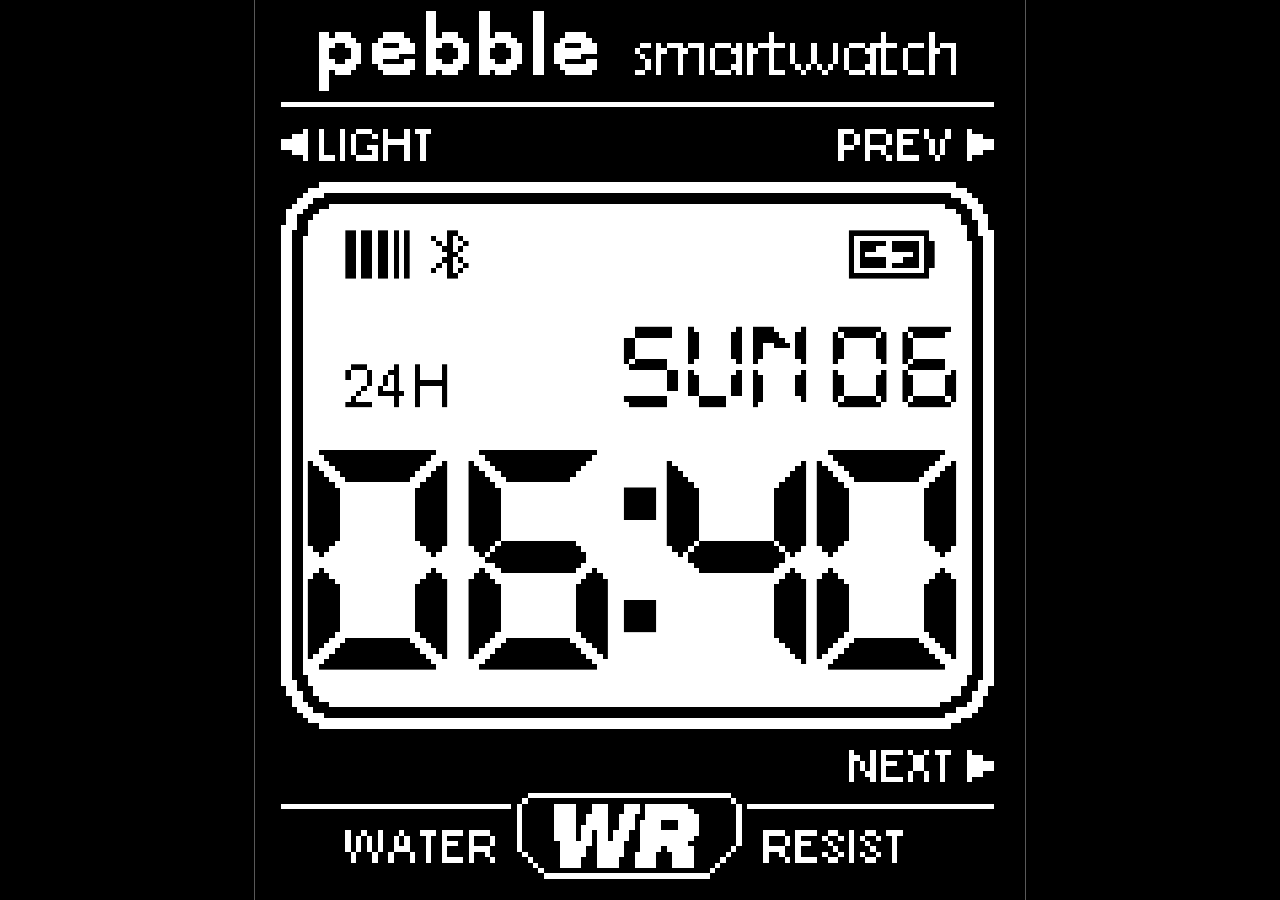
==== dashboard/index.dev.html @ 640cef7f "Initial commit: Pebble 91Dub giant wall clock CAD, E-Ink dashboard, and Nook setup" ====
<!DOCTYPE html>
<html>
<head>
  <meta charset="utf-8">
  <title>Pebble 91Dub E-Ink Wall Clock</title>
  <meta name="viewport" content="width=device-width, initial-scale=1.0, maximum-scale=1.0, user-scalable=no">
  <meta name="apple-mobile-web-app-capable" content="yes">
  <meta name="mobile-web-app-capable" content="yes">
  <link rel="stylesheet" href="css/style.css">
</head>
<body>
  <div id="viewport">
    <!-- Tap triggers -->
    <div id="top-touch-bar" title="Tap for Settings"></div>
    <div id="bottom-touch-bar" title="Tap to Clear E-Ink Ghosting"></div>

    <!-- 4x Scaled Pebble Watch Screen -->
    <div id="pebble-screen">
      <!-- Background & Branding -->
      <img id="bg-layer" src="assets/images/background.png" alt="Background">
      <img id="branding-mask-layer" src="assets/images/branding-mask.png" alt="Branding Mask">

      <!-- Status Bar -->
      <img id="meter-layer" src="assets/images/icon_meter.png" alt="Meter">
      <img id="bluetooth-layer" src="assets/images/icon_bluetooth.png" alt="Bluetooth">
      <div id="battery-bar"></div>
      <img id="battery-icon-layer" src="assets/images/icon_battery.png" alt="Battery">
      <img id="battery-percent-tens" src="assets/images/tiny_1.png" alt="Bat Tens">
      <img id="battery-percent-units" src="assets/images/tiny_0.png" alt="Bat Units">
      <img id="battery-percent-symbol" src="assets/images/tiny_percent.png" alt="%">

      <!-- Time Format & Date -->
      <img id="time-format-layer" src="assets/images/time_format_24H.png" alt="Time Format">
      <img id="day-name-layer" src="assets/images/day_mon.png" alt="Day">
      <img id="date-digit-tens" src="assets/images/datenum_0.png" alt="Date Tens">
      <img id="date-digit-units" src="assets/images/datenum_1.png" alt="Date Units">

      <!-- Big Digits (Standard Mode) -->
      <div id="big-time-group">
        <img id="time-digit-hour-tens" src="assets/images/num_1.png" alt="H1">
        <img id="time-digit-hour-units" src="assets/images/num_2.png" alt="H2">
        <img id="separator-layer" src="assets/images/separator.png" alt=":">
        <img id="time-digit-min-tens" src="assets/images/num_3.png" alt="M1">
        <img id="time-digit-min-units" src="assets/images/num_4.png" alt="M2">
      </div>

      <!-- Medium Digits & Seconds (Seconds Mode) -->
      <div id="med-time-group">
        <img id="med-digit-hour-tens" src="assets/images/med-1.png" alt="Med H1">
        <img id="med-digit-hour-units" src="assets/images/med-2.png" alt="Med H2">
        <img id="med-separator-layer" src="assets/images/med-separator.png" alt=":">
        <img id="med-digit-min-tens" src="assets/images/med-3.png" alt="Med M1">
        <img id="med-digit-min-units" src="assets/images/med-4.png" alt="Med M2">
        <img id="sec-digit-tens" src="assets/images/sm-0.png" alt="S1">
        <img id="sec-digit-units" src="assets/images/sm-0.png" alt="S2">
      </div>
    </div>

    <!-- Waveform Anti-Ghosting Flash Screen -->
    <div id="eink-flash"></div>

    <!-- Settings Touch Panel -->
    <div id="settings-panel">
      <h2>91Dub Clock Settings</h2>
      
      <div class="setting-row">
        <span>Time Format:</span>
        <div>
          <button id="btn-format-12" class="setting-btn">12H</button>
          <button id="btn-format-24" class="setting-btn active">24H</button>
        </div>
      </div>

      <div class="setting-row">
        <span>Seconds Display:</span>
        <div>
          <button id="btn-seconds-off" class="setting-btn active">Off</button>
          <button id="btn-seconds-on" class="setting-btn">On</button>
        </div>
      </div>

      <div class="setting-row">
        <span>Colon Separator:</span>
        <div>
          <button id="btn-colon-solid" class="setting-btn active">Solid</button>
          <button id="btn-colon-blink" class="setting-btn">Blink</button>
        </div>
      </div>

      <div class="setting-row">
        <span>Color Theme:</span>
        <div>
          <button id="btn-invert-off" class="setting-btn active">Normal</button>
          <button id="btn-invert-on" class="setting-btn">Invert</button>
        </div>
      </div>

      <div class="setting-row">
        <span>Pebble Logo:</span>
        <div>
          <button id="btn-brand-show" class="setting-btn active">Show</button>
          <button id="btn-brand-hide" class="setting-btn">Hide</button>
        </div>
      </div>

      <div class="setting-row">
        <span>Anti-Ghosting:</span>
        <button id="btn-force-clear" class="setting-btn">Clear Screen Now</button>
      </div>

      <button id="close-settings-btn" class="close-btn">Done / Save</button>
    </div>
  </div>

  <script src="js/clock.js"></script>
</body>
</html>
---- dashboard/css/style.css ----
/* Pebble 91Dub E-Ink Clock Stylesheet */
/* Optimized for E-Ink Pearl displays & legacy Android 2.1 WebKit */

* {
  margin: 0;
  padding: 0;
  box-sizing: border-box;
  -webkit-user-select: none;
  -moz-user-select: none;
  user-select: none;
  -webkit-touch-callout: none;
}

html, body {
  width: 100%;
  height: 100%;
  overflow: hidden;
  background-color: #000000;
  font-family: monospace, sans-serif;
}

#viewport {
  position: absolute;
  top: 0;
  left: 0;
  width: 100%;
  height: 100%;
  display: -webkit-box;
  display: -moz-box;
  display: box;
  display: flex;
  -webkit-box-pack: center;
  -moz-box-pack: center;
  justify-content: center;
  -webkit-box-align: center;
  -moz-box-align: center;
  align-items: center;
  background-color: #000000;
}

/* 4x integer scaled Pebble canvas (144x168 -> 576x672) */
#pebble-screen {
  position: relative;
  width: 576px;
  height: 672px;
  background-color: #ffffff;
  overflow: hidden;
  /* Ensure pixelated crisp edges on e-ink and high-res screens */
  image-rendering: -webkit-optimize-contrast;
  image-rendering: -moz-crisp-edges;
  image-rendering: crisp-edges;
  image-rendering: pixelated;
}

/* Background layers */
#bg-layer {
  position: absolute;
  top: 0;
  left: 0;
  width: 576px;
  height: 672px;
}

#branding-mask-layer {
  position: absolute;
  top: 0;
  left: 0;
  width: 576px;
  height: 76px;
  display: none;
}

/* Status row: Meter, Bluetooth, Battery */
#meter-layer {
  position: absolute;
  top: 172px;
  left: 68px;
  width: 48px;
  height: 36px;
}

#bluetooth-layer {
  position: absolute;
  top: 172px;
  left: 132px;
  width: 28px;
  height: 36px;
}

#battery-bar {
  position: absolute;
  top: 180px;
  left: 452px;
  width: 44px;
  height: 20px;
  background-color: #000000;
  z-index: 2;
}

#battery-icon-layer {
  position: absolute;
  top: 172px;
  left: 444px;
  width: 64px;
  height: 36px;
  z-index: 3;
}

#battery-percent-tens {
  position: absolute;
  top: 172px;
  left: 356px;
  width: 20px;
  height: 32px;
}

#battery-percent-units {
  position: absolute;
  top: 172px;
  left: 380px;
  width: 20px;
  height: 32px;
}

#battery-percent-symbol {
  position: absolute;
  top: 172px;
  left: 404px;
  width: 28px;
  height: 28px;
}

/* Time format (24H or PM) */
#time-format-layer {
  position: absolute;
  top: 272px;
  left: 68px;
  width: 76px;
  height: 32px;
  display: none;
}

/* Day & Date */
#day-name-layer {
  position: absolute;
  top: 244px;
  left: 276px;
  width: 136px;
  height: 60px;
}

#date-digit-tens {
  position: absolute;
  top: 244px;
  left: 432px;
  width: 40px;
  height: 60px;
}

#date-digit-units {
  position: absolute;
  top: 244px;
  left: 484px;
  width: 40px;
  height: 60px;
}

/* Big Time Group (Default Mode) */
#big-time-group {
  position: absolute;
  top: 0;
  left: 0;
  width: 576px;
  height: 672px;
}

#time-digit-hour-tens {
  position: absolute;
  top: 336px;
  left: 40px;
  width: 104px;
  height: 164px;
}

#time-digit-hour-units {
  position: absolute;
  top: 336px;
  left: 160px;
  width: 104px;
  height: 164px;
}

#separator-layer {
  position: absolute;
  top: 364px;
  left: 276px;
  width: 24px;
  height: 108px;
}

#time-digit-min-tens {
  position: absolute;
  top: 336px;
  left: 308px;
  width: 104px;
  height: 164px;
}

#time-digit-min-units {
  position: absolute;
  top: 336px;
  left: 420px;
  width: 104px;
  height: 164px;
}

/* Medium Time Group (Seconds Mode) */
#med-time-group {
  position: absolute;
  top: 0;
  left: 0;
  width: 576px;
  height: 672px;
  display: none;
}

#med-digit-hour-tens {
  position: absolute;
  top: 352px;
  left: 48px;
  width: 80px;
  height: 128px;
}

#med-digit-hour-units {
  position: absolute;
  top: 352px;
  left: 140px;
  width: 80px;
  height: 128px;
}

#med-separator-layer {
  position: absolute;
  top: 372px;
  left: 228px;
  width: 20px;
  height: 104px;
}

#med-digit-min-tens {
  position: absolute;
  top: 352px;
  left: 260px;
  width: 80px;
  height: 128px;
}

#med-digit-min-units {
  position: absolute;
  top: 352px;
  left: 348px;
  width: 80px;
  height: 128px;
}

#sec-digit-tens {
  position: absolute;
  top: 416px;
  left: 436px;
  width: 40px;
  height: 60px;
}

#sec-digit-units {
  position: absolute;
  top: 416px;
  left: 484px;
  width: 40px;
  height: 60px;
}

/* Invert / "Junkie Mode" */
.inverted {
  -webkit-filter: invert(100%);
  -moz-filter: invert(100%);
  -o-filter: invert(100%);
  -ms-filter: invert(100%);
  filter: invert(100%);
}

/* Anti-Ghosting Flash Screen */
#eink-flash {
  position: absolute;
  top: 0;
  left: 0;
  width: 100%;
  height: 100%;
  background-color: #ffffff;
  z-index: 999;
  display: none;
}

/* Settings Touch Drawer */
#settings-panel {
  position: absolute;
  top: 0;
  left: 0;
  width: 100%;
  background: #ffffff;
  color: #000000;
  border-bottom: 4px solid #000000;
  padding: 16px;
  z-index: 100;
  display: none;
  font-size: 18px;
  box-shadow: 0 4px 10px rgba(0,0,0,0.5);
}

#settings-panel h2 {
  font-size: 22px;
  text-align: center;
  margin-bottom: 12px;
  border-bottom: 2px solid #000;
  padding-bottom: 6px;
}

.setting-row {
  display: flex;
  justify-content: space-between;
  align-items: center;
  margin-bottom: 12px;
}

.setting-btn {
  background: #ffffff;
  color: #000000;
  border: 2px solid #000000;
  padding: 8px 14px;
  font-size: 16px;
  font-weight: bold;
  cursor: pointer;
}

.setting-btn.active {
  background: #000000;
  color: #ffffff;
}

.close-btn {
  width: 100%;
  margin-top: 10px;
  background: #000000;
  color: #ffffff;
  border: none;
  padding: 10px;
  font-size: 18px;
  font-weight: bold;
  cursor: pointer;
}

/* Tap targets for touching Nook screen */
#top-touch-bar {
  position: absolute;
  top: 0;
  left: 0;
  width: 100%;
  height: 60px;
  z-index: 50;
  cursor: pointer;
}

#bottom-touch-bar {
  position: absolute;
  bottom: 0;
  left: 0;
  width: 100%;
  height: 60px;
  z-index: 50;
  cursor: pointer;
}
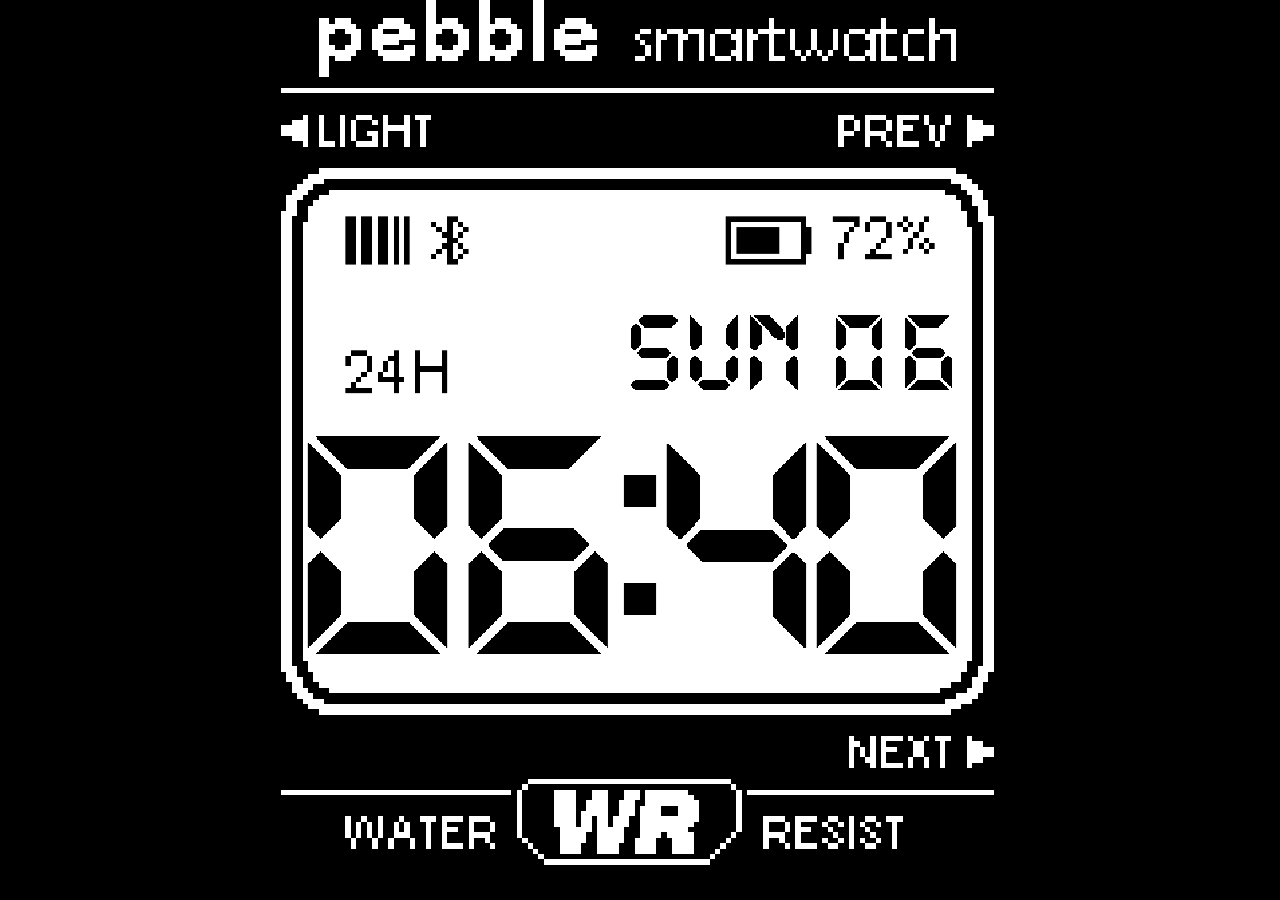
==== commit b45eb7c2: "feat(clock): regenerate 4x DS-Digital-Bold sprites, fix battery icon order, and add -14px vertical o" ====
--- a/dashboard/index.dev.html
+++ b/dashboard/index.dev.html
@@ -104,6 +104,15 @@
       </div>
 
       <div class="setting-row">
+        <span>Vertical Shift:</span>
+        <div>
+          <button id="btn-offset-up" class="setting-btn">Up</button>
+          <span id="offset-y-val" style="padding: 0 8px; font-weight: bold;">-14px</span>
+          <button id="btn-offset-down" class="setting-btn">Down</button>
+        </div>
+      </div>
+
+      <div class="setting-row">
         <span>Anti-Ghosting:</span>
         <button id="btn-force-clear" class="setting-btn">Clear Screen Now</button>
       </div>
--- a/dashboard/css/style.css
+++ b/dashboard/css/style.css
@@ -41,9 +41,10 @@
 /* 4x integer scaled Pebble canvas (144x168 -> 576x672) */
 #pebble-screen {
   position: relative;
+  top: -14px;
   width: 576px;
   height: 672px;
-  background-color: #ffffff;
+  background-color: #000000;
   overflow: hidden;
   /* Ensure pixelated crisp edges on e-ink and high-res screens */
   image-rendering: -webkit-optimize-contrast;
@@ -90,17 +91,17 @@
 #battery-bar {
   position: absolute;
   top: 180px;
-  left: 452px;
+  left: 360px;
   width: 44px;
   height: 20px;
   background-color: #000000;
-  z-index: 2;
+  z-index: 4;
 }
 
 #battery-icon-layer {
   position: absolute;
   top: 172px;
-  left: 444px;
+  left: 352px;
   width: 64px;
   height: 36px;
   z-index: 3;
@@ -109,7 +110,7 @@
 #battery-percent-tens {
   position: absolute;
   top: 172px;
-  left: 356px;
+  left: 432px;
   width: 20px;
   height: 32px;
 }
@@ -117,7 +118,7 @@
 #battery-percent-units {
   position: absolute;
   top: 172px;
-  left: 380px;
+  left: 456px;
   width: 20px;
   height: 32px;
 }
@@ -125,7 +126,7 @@
 #battery-percent-symbol {
   position: absolute;
   top: 172px;
-  left: 404px;
+  left: 480px;
   width: 28px;
   height: 28px;
 }
